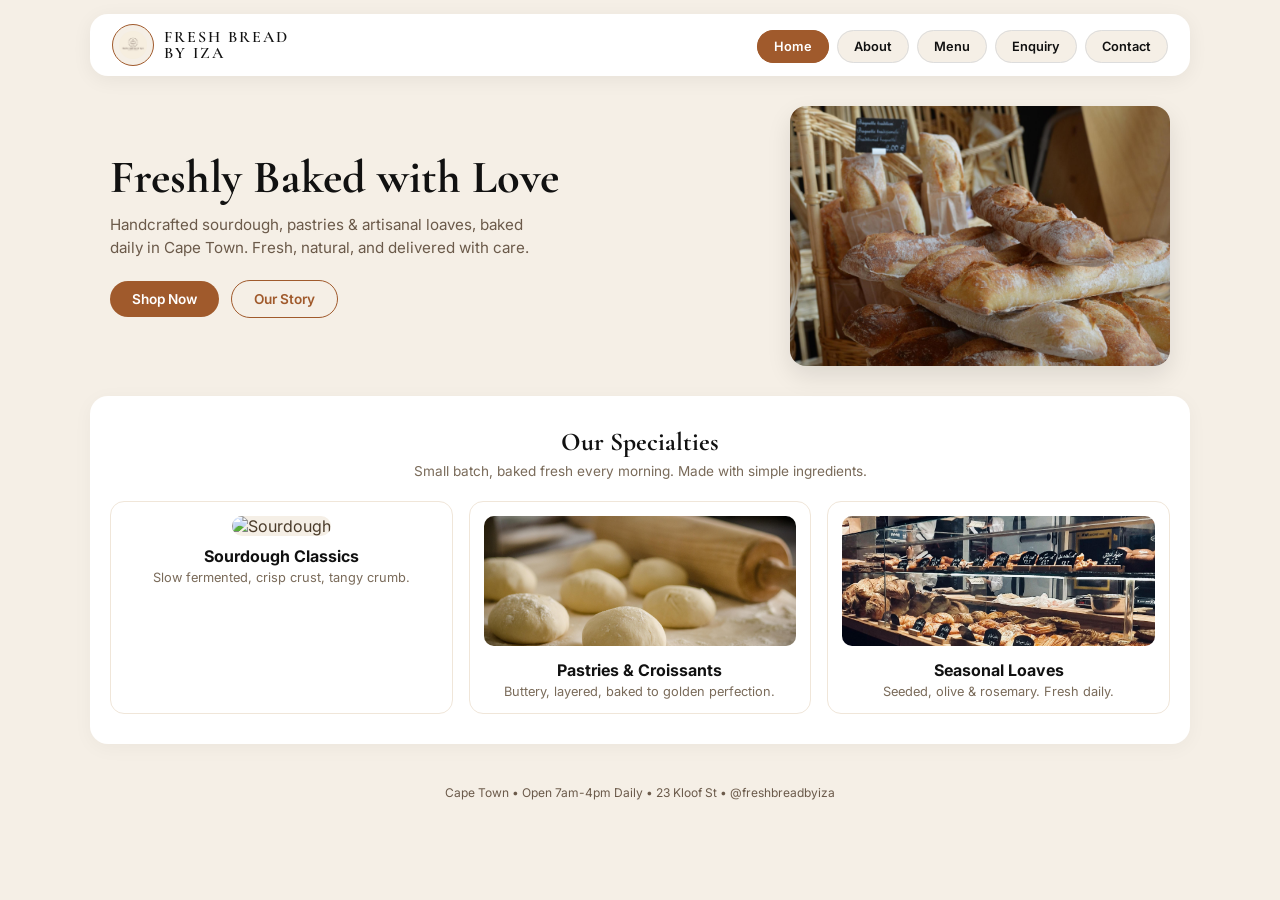
==== index.html @ 1450c5e9 "Add files via upload" ====
<!DOCTYPE html><html lang="en"><head>
<meta charset="UTF-8"><meta name="viewport" content="width=device-width, initial-scale=1.0">
<title>FRESH BREAD BY IZA - Home</title>
<link rel="stylesheet" href="styles.css">
</head><body>
<header>
<a href="index.html" class="logo-wrap"><img src="logo.png" alt="Logo"><div class="logo-text">FRESH BREAD<br>BY IZA</div></a>
<nav><ul>
<li><a href="index.html" class="active">Home</a></li>
<li><a href="about.html">About</a></li>
<li><a href="menu.html">Menu</a></li>
<li><a href="enquiry.html">Enquiry</a></li>
<li><a href="contact.html">Contact</a></li>
</ul></nav>
</header>

<section class="hero">
<div>
<h1>Freshly Baked with Love</h1>
<p>Handcrafted sourdough, pastries & artisanal loaves, baked daily in Cape Town. Fresh, natural, and delivered with care.</p>
<a href="menu.html" class="btn btn-brown">Shop Now</a>
<a href="about.html" class="btn btn-line">Our Story</a>
</div>
<img src="baguette-stack.jpg" alt="Fresh bread">
</section>

<section class="section">
<h2>Our Specialties</h2>
<p class="sub">Small batch, baked fresh every morning. Made with simple ingredients.</p>
<div class="cards">
<div class="card"><img src="Sourdough Loaf.jpg" alt="Sourdough"><h3>Sourdough Classics</h3><p>Slow fermented, crisp crust, tangy crumb.</p></div>
<div class="card"><img src="dough-balls.jpg" alt="Croissant"><h3>Pastries & Croissants</h3><p>Buttery, layered, baked to golden perfection.</p></div>
<div class="card"><img src="shop-interior.jpg" alt="Seasonal"><h3>Seasonal Loaves</h3><p>Seeded, olive & rosemary. Fresh daily.</p></div>
</div>
</section>

<footer>Cape Town • Open 7am-4pm Daily • 23 Kloof St • @freshbreadbyiza</footer>
</body></html>
---- styles.css ----
@import url('https://fonts.googleapis.com/css2?family=Cormorant+Garamond:wght@600&family=Inter:wght@400;600&display=swap');
:root{--brown:#A05A2C; --beige:#F5EFE6; --cream:#fff; --black:#111; --dark:#4A3B2A}
*{margin:0;padding:0;box-sizing:border-box}
body{background:var(--beige); font-family:'Inter',sans-serif; color:var(--dark)}
header{max-width:1100px; margin:14px auto; background:var(--cream); padding:10px 22px; display:flex; justify-content:space-between; align-items:center; border-radius:18px; box-shadow:0 4px 20px rgba(0,0,0,0.06)}
.logo-wrap{display:flex; align-items:center; gap:10px; text-decoration:none}
.logo-wrap img{width:42px; height:42px; border-radius:50%; background:var(--beige); padding:6px; border:1px solid var(--brown)}
.logo-text{font-family:'Cormorant Garamond',serif; font-size:16px; line-height:1; letter-spacing:2px; color:var(--black); font-weight:600}
nav ul{display:flex; gap:8px; list-style:none}
nav a{font-size:0.8rem; padding:8px 16px; border-radius:20px; text-decoration:none; color:var(--black); border:1px solid #ddd; background:var(--beige); font-weight:600; transition:.2s}
nav a.active, nav a:hover{background:var(--brown); color:#fff; border-color:var(--brown)}
.hero{max-width:1100px; margin:30px auto; display:grid; grid-template-columns:1fr 380px; gap:30px; padding:0 20px; align-items:center}
.hero h1{font-family:'Cormorant Garamond',serif; font-size:2.9rem; line-height:1; color:var(--black)}
.hero p{margin:14px 0 20px; font-size:0.95rem; line-height:1.5; color:#6b5a4a; max-width:420px}
.btn{display:inline-block; padding:10px 22px; border-radius:20px; text-decoration:none; font-weight:600; font-size:0.85rem; transition:.2s}
.btn-brown{background:var(--brown); color:#fff}
.btn-brown:hover{transform:translateY(-1px)}
.btn-line{border:1px solid var(--brown); color:var(--brown); background:transparent; margin-left:8px}
.hero img{width:100%; height:260px; object-fit:cover; border-radius:16px; box-shadow:0 10px 25px rgba(0,0,0,0.1)}
.section{max-width:1100px; margin:25px auto; background:var(--cream); border-radius:18px; padding:30px 20px; box-shadow:0 4px 20px rgba(0,0,0,0.04)}
.section h2{text-align:center; font-family:'Cormorant Garamond',serif; font-size:1.6rem; color:var(--black)}
.section p.sub{text-align:center; font-size:0.85rem; color:#7a6b5a; margin:6px 0 22px}
.cards{display:grid; grid-template-columns:repeat(3,1fr); gap:16px}
.card{background:#fff; border:1px solid #f0e6d9; border-radius:14px; padding:14px; text-align:center; transition:.2s}
.card:hover{transform:translateY(-3px); box-shadow:0 8px 20px rgba(0,0,0,0.06)}
.card img{width:100%; height:130px; object-fit:cover; border-radius:10px; background:var(--beige)}
.card h3{font-size:1rem; margin:10px 0 4px; color:var(--black)}
.card p{font-size:0.8rem; color:#7a6b5a}
footer{text-align:center; padding:16px; font-size:0.75rem; color:#6b5a4a; margin-top:20px}
@media(max-width:850px){.hero{grid-template-columns:1fr} .cards{grid-template-columns:1fr} header{flex-direction:column; gap:10px}}

@media (max-width: 1024px) {
    .hero-section {
        padding: 60px 30px;
        gap: 30px;
    }
    .hero-content h1 {
        font-size: 2.5rem;
    }
    .menu-gallery {
        grid-template-columns: repeat(2, 1fr);
        padding: 30px;
    }
    .contact-container {
        grid-template-columns: 1fr;
        gap: 30px;
    }
}

@media (max-width: 767px) {
    header {
        flex-direction: column;
        padding: 15px;
        gap: 15px;
    }
    nav ul {
        flex-direction: column;
        gap: 10px;
        text-align: center;
    }
    .logo-img {
        width: 100px;
        height: 100px;
    }
    .hero-section {
        flex-direction: column;
        text-align: center;
        padding: 40px 20px;
    }
    .hero-content h1 {
        font-size: 2rem;
    }
    .menu-gallery {
        grid-template-columns: 1fr;
        padding: 20px;
    }
    .about-section, .contact-container {
        padding: 40px 20px;
    }
    .cta-button {
        display: block;
        width: 100%;
        text-align: center;
    }
}
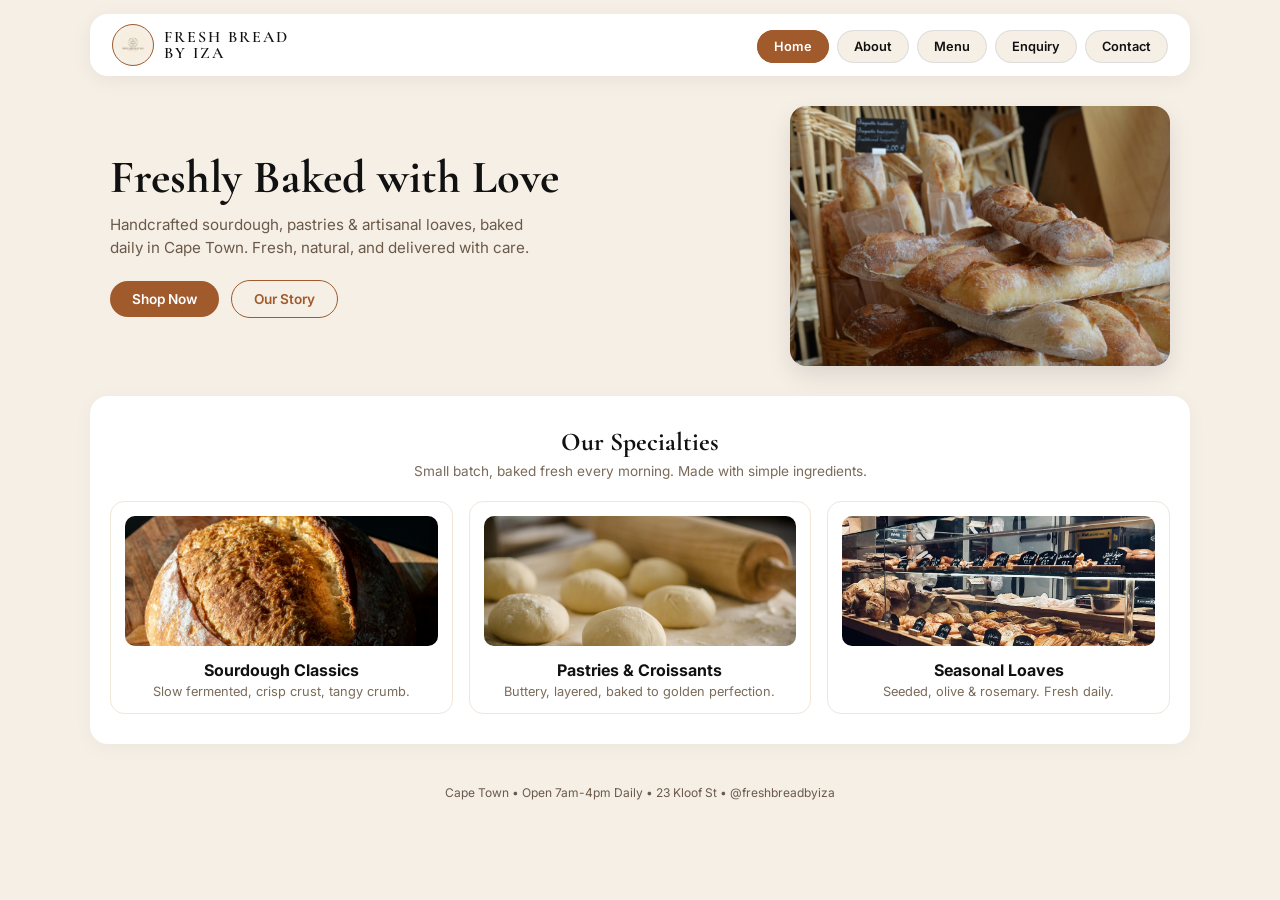
==== commit bee6453a: "Fix HTML encoding issues in index.html" ====
--- a/index.html
+++ b/index.html
@@ -28,11 +28,11 @@
 <h2>Our Specialties</h2>
 <p class="sub">Small batch, baked fresh every morning. Made with simple ingredients.</p>
 <div class="cards">
-<div class="card"><img src="Sourdough Loaf.jpg" alt="Sourdough"><h3>Sourdough Classics</h3><p>Slow fermented, crisp crust, tangy crumb.</p></div>
+<div class="card"><img src="sourdough Loaf.jpg" alt="Sourdough"><h3>Sourdough Classics</h3><p>Slow fermented, crisp crust, tangy crumb.</p></div>
 <div class="card"><img src="dough-balls.jpg" alt="Croissant"><h3>Pastries & Croissants</h3><p>Buttery, layered, baked to golden perfection.</p></div>
 <div class="card"><img src="shop-interior.jpg" alt="Seasonal"><h3>Seasonal Loaves</h3><p>Seeded, olive & rosemary. Fresh daily.</p></div>
 </div>
 </section>
 
 <footer>Cape Town • Open 7am-4pm Daily • 23 Kloof St • @freshbreadbyiza</footer>
-</body></html>+</body></html>
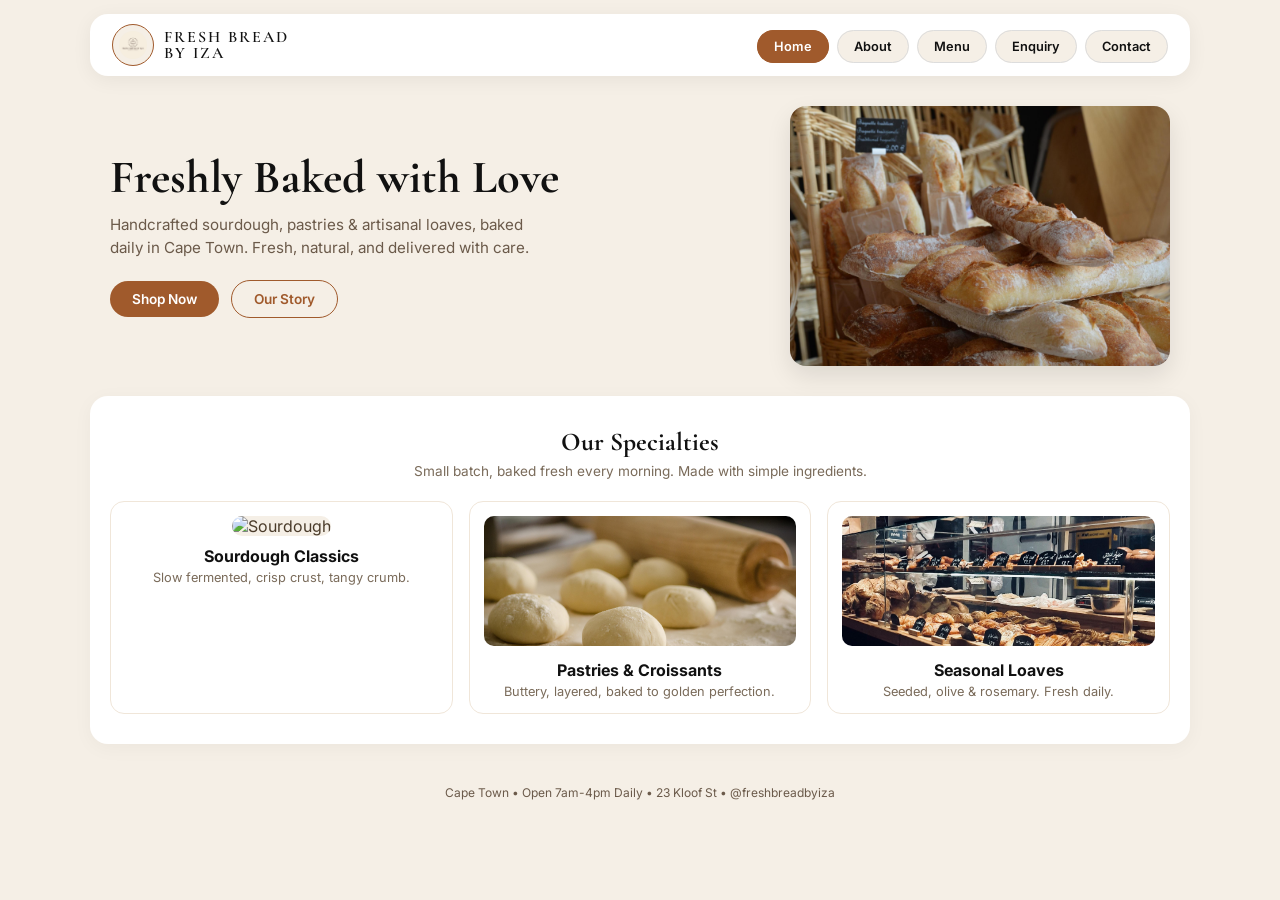
==== commit 751f772c: "Fix image source for Sourdough in index.html Updated image source for Sourdough Classics card." ====
--- a/index.html
+++ b/index.html
@@ -28,7 +28,7 @@
 <h2>Our Specialties</h2>
 <p class="sub">Small batch, baked fresh every morning. Made with simple ingredients.</p>
 <div class="cards">
-<div class="card"><img src="sourdough Loaf.jpg" alt="Sourdough"><h3>Sourdough Classics</h3><p>Slow fermented, crisp crust, tangy crumb.</p></div>
+<div class="card"><img src="sourdough.jpg" alt="Sourdough"><h3>Sourdough Classics</h3><p>Slow fermented, crisp crust, tangy crumb.</p></div>
 <div class="card"><img src="dough-balls.jpg" alt="Croissant"><h3>Pastries & Croissants</h3><p>Buttery, layered, baked to golden perfection.</p></div>
 <div class="card"><img src="shop-interior.jpg" alt="Seasonal"><h3>Seasonal Loaves</h3><p>Seeded, olive & rosemary. Fresh daily.</p></div>
 </div>
